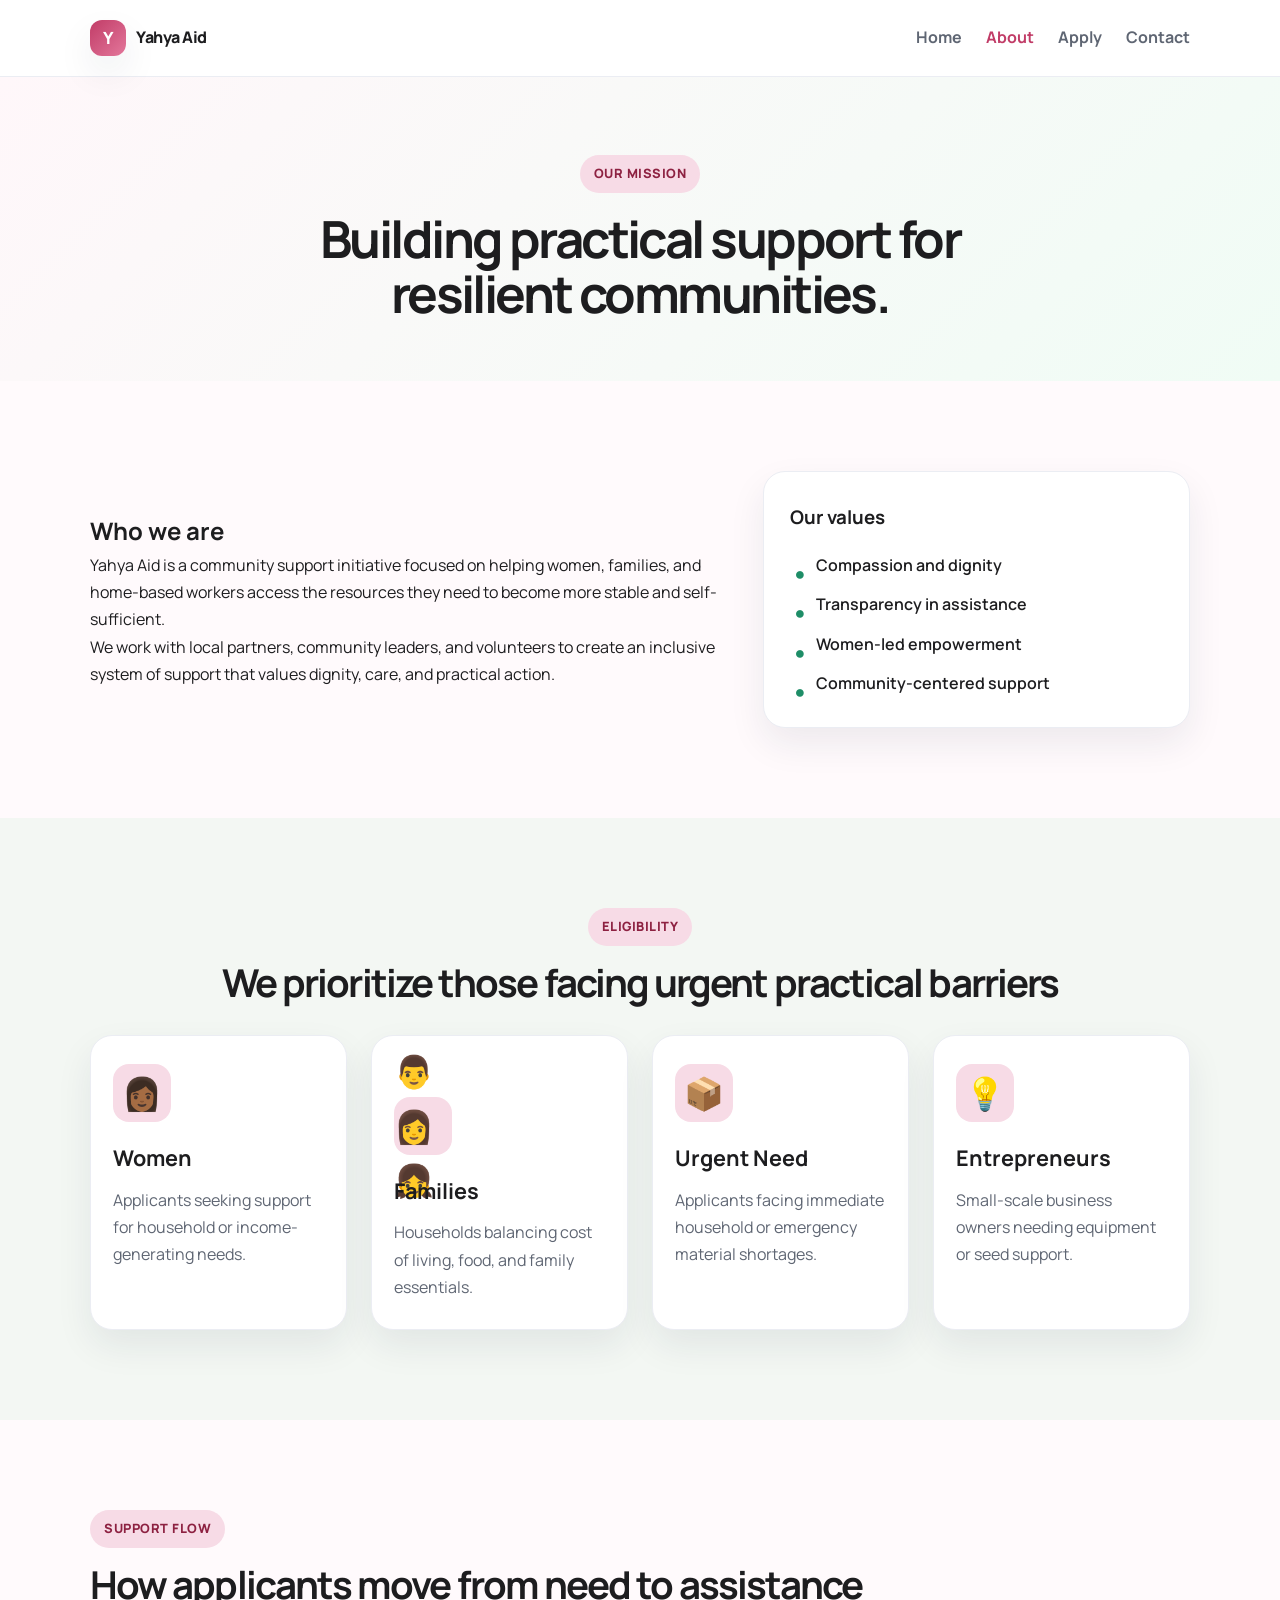
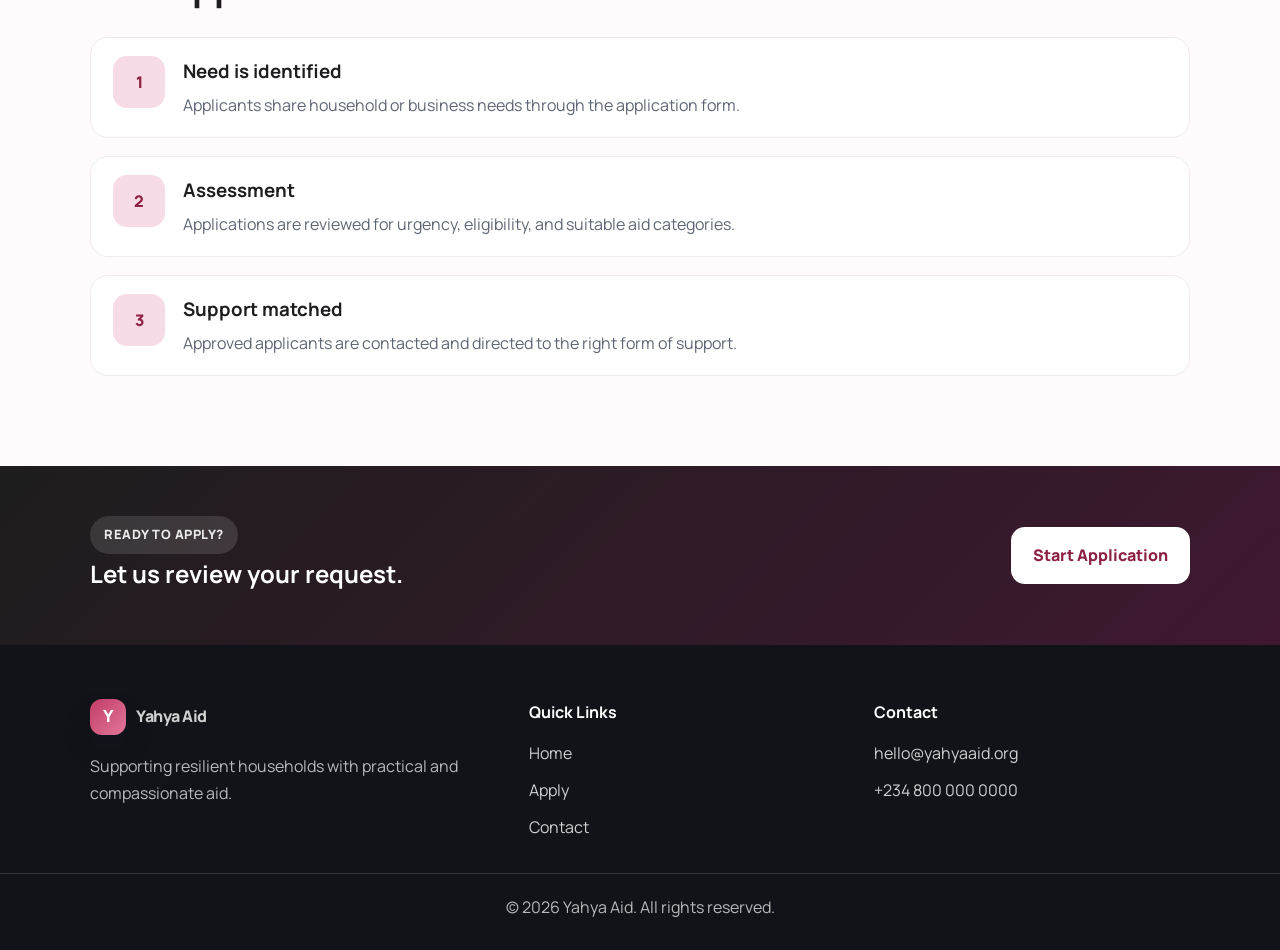
==== about.html @ a0e478ca "Create full multi-page support website with interactive application and contact forms using local st" ====
<!DOCTYPE html>
<html lang="en">
<head>
  <meta charset="UTF-8" />
  <meta name="viewport" content="width=device-width, initial-scale=1.0" />
  <title>About Us | Yahya Aid</title>
  <meta name="description" content="Learn how Yahya Aid supports women, families, and community entrepreneurs with assistance programs." />
  <link rel="preconnect" href="https://fonts.googleapis.com" />
  <link rel="preconnect" href="https://fonts.gstatic.com" crossorigin />
  <link href="https://fonts.googleapis.com/css2?family=Manrope:wght@400;500;600;700;800&display=swap" rel="stylesheet" />
  <link rel="stylesheet" href="assets/styles.css" />
</head>
<body>
  <header class="site-header">
    <div class="container nav-wrap">
      <a class="brand" href="index.html">
        <span class="brand-mark">Y</span>
        <span>Yahya Aid</span>
      </a>

      <button class="menu-toggle" aria-label="Toggle menu" aria-expanded="false">
        <span></span>
        <span></span>
        <span></span>
      </button>

      <nav class="site-nav">
        <a href="index.html">Home</a>
        <a class="active" href="about.html">About</a>
        <a href="apply.html">Apply</a>
        <a href="contact.html">Contact</a>
      </nav>
    </div>
  </header>

  <main>
    <section class="page-hero small-hero">
      <div class="container narrow">
        <span class="eyebrow">Our Mission</span>
        <h1>Building practical support for resilient communities.</h1>
      </div>
    </section>

    <section class="section">
      <div class="container two-col">
        <div>
          <h2>Who we are</h2>
          <p>
            Yahya Aid is a community support initiative focused on helping women, families, and home-based workers
            access the resources they need to become more stable and self-sufficient.
          </p>
          <p>
            We work with local partners, community leaders, and volunteers to create an inclusive system of support
            that values dignity, care, and practical action.
          </p>
        </div>

        <div class="feature-panel">
          <h3>Our values</h3>
          <ul class="check-list">
            <li>Compassion and dignity</li>
            <li>Transparency in assistance</li>
            <li>Women-led empowerment</li>
            <li>Community-centered support</li>
          </ul>
        </div>
      </div>
    </section>

    <section class="section alt-bg">
      <div class="container">
        <div class="section-heading center">
          <span class="eyebrow">Eligibility</span>
          <h2>We prioritize those facing urgent practical barriers</h2>
        </div>

        <div class="card-grid four-col">
          <article class="info-card">
            <div class="icon">👩🏾</div>
            <h3>Women</h3>
            <p>Applicants seeking support for household or income-generating needs.</p>
          </article>

          <article class="info-card">
            <div class="icon">👨👩👧</div>
            <h3>Families</h3>
            <p>Households balancing cost of living, food, and family essentials.</p>
          </article>

          <article class="info-card">
            <div class="icon">📦</div>
            <h3>Urgent Need</h3>
            <p>Applicants facing immediate household or emergency material shortages.</p>
          </article>

          <article class="info-card">
            <div class="icon">💡</div>
            <h3>Entrepreneurs</h3>
            <p>Small-scale business owners needing equipment or seed support.</p>
          </article>
        </div>
      </div>
    </section>

    <section class="section">
      <div class="container">
        <div class="section-heading">
          <span class="eyebrow">Support Flow</span>
          <h2>How applicants move from need to assistance</h2>
        </div>

        <div class="timeline">
          <div class="timeline-item">
            <span>1</span>
            <div>
              <h3>Need is identified</h3>
              <p>Applicants share household or business needs through the application form.</p>
            </div>
          </div>

          <div class="timeline-item">
            <span>2</span>
            <div>
              <h3>Assessment</h3>
              <p>Applications are reviewed for urgency, eligibility, and suitable aid categories.</p>
            </div>
          </div>

          <div class="timeline-item">
            <span>3</span>
            <div>
              <h3>Support matched</h3>
              <p>Approved applicants are contacted and directed to the right form of support.</p>
            </div>
          </div>
        </div>
      </div>
    </section>

    <section class="cta-strip">
      <div class="container cta-inner">
        <div>
          <span class="eyebrow light">Ready to apply?</span>
          <h2>Let us review your request.</h2>
        </div>
        <a class="btn btn-light" href="apply.html">Start Application</a>
      </div>
    </section>
  </main>

  <footer class="site-footer">
    <div class="container footer-grid">
      <div>
        <a class="brand" href="index.html">
          <span class="brand-mark">Y</span>
          <span>Yahya Aid</span>
        </a>
        <p>Supporting resilient households with practical and compassionate aid.</p>
      </div>

      <div>
        <h4>Quick Links</h4>
        <ul>
          <li><a href="index.html">Home</a></li>
          <li><a href="apply.html">Apply</a></li>
          <li><a href="contact.html">Contact</a></li>
        </ul>
      </div>

      <div>
        <h4>Contact</h4>
        <ul>
          <li><a href="mailto:hello@yahyaaid.org">hello@yahyaaid.org</a></li>
          <li><a href="tel:+2348000000000">+234 800 000 0000</a></li>
        </ul>
      </div>
    </div>
    <div class="copyright">© <span id="year"></span> Yahya Aid. All rights reserved.</div>
  </footer>

  <script src="assets/script.js"></script>
</body>
</html>
---- assets/styles.css ----
:root {
  --bg: #fffafc;
  --bg-alt: #f3f7f3;
  --surface: #ffffff;
  --surface-soft: #fff5f8;
  --primary: #c13c67;
  --primary-dark: #8d2141;
  --primary-soft: #f7dbe6;
  --green: #1e8d67;
  --green-soft: #dff5ee;
  --text: #1d1d1f;
  --muted: #5f6673;
  --line: #ebedf3;
  --shadow: 0 16px 36px rgba(25, 33, 61, 0.08);
}

* {
  box-sizing: border-box;
  margin: 0;
  padding: 0;
}

html {
  scroll-behavior: smooth;
}

body {
  font-family: 'Manrope', sans-serif;
  background: var(--bg);
  color: var(--text);
  line-height: 1.7;
}

a {
  color: inherit;
  text-decoration: none;
}

img {
  max-width: 100%;
  display: block;
}

button,
input,
select,
textarea {
  font: inherit;
}

.container {
  width: min(1100px, calc(100% - 32px));
  margin: 0 auto;
}

.section {
  padding: 90px 0;
}

.alt-bg {
  background: var(--bg-alt);
}

.site-header {
  position: sticky;
  top: 0;
  z-index: 100;
  background: rgba(255, 255, 255, 0.9);
  backdrop-filter: blur(10px);
  border-bottom: 1px solid var(--line);
}

.nav-wrap {
  display: flex;
  align-items: center;
  justify-content: space-between;
  min-height: 76px;
}

.brand {
  display: inline-flex;
  align-items: center;
  gap: 10px;
  font-weight: 800;
  letter-spacing: -0.03em;
}

.brand-mark {
  display: inline-flex;
  align-items: center;
  justify-content: center;
  width: 36px;
  height: 36px;
  border-radius: 12px;
  background: linear-gradient(135deg, var(--primary), #e3779b);
  color: white;
  font-size: 1.05rem;
  box-shadow: var(--shadow);
}

.site-nav {
  display: flex;
  align-items: center;
  gap: 24px;
}

.site-nav a {
  color: var(--muted);
  font-weight: 700;
  transition: color 0.2s ease;
}

.site-nav a:hover,
.site-nav a.active {
  color: var(--primary);
}

.menu-toggle {
  display: none;
  width: 44px;
  height: 44px;
  padding: 9px 8px;
  background: transparent;
  border: 1px solid var(--line);
  border-radius: 10px;
  cursor: pointer;
}

.menu-toggle span {
  display: block;
  width: 100%;
  height: 3px;
  border-radius: 10px;
  background: var(--text);
  margin: 5px 0;
}

.hero {
  background: linear-gradient(135deg, #fff9fb 0%, #fff0f5 45%, #f6fbf8 100%);
  padding: 90px 0 70px;
}

.hero-grid {
  display: grid;
  grid-template-columns: 1.2fr 0.8fr;
  gap: 48px;
  align-items: center;
}

.eyebrow {
  display: inline-block;
  padding: 8px 14px;
  border-radius: 999px;
  background: var(--primary-soft);
  color: var(--primary-dark);
  font-size: 0.8rem;
  font-weight: 800;
  letter-spacing: 0.04em;
  text-transform: uppercase;
}

.eyebrow.light {
  background: rgba(255,255,255,0.12);
  color: rgba(255,255,255,0.9);
}

.hero-copy h1,
.page-hero h1,
.section-heading h2,
.split-panel h2,
.form-copy h2 {
  letter-spacing: -0.05em;
  line-height: 1.08;
}

.hero-copy h1 {
  font-size: clamp(2.4rem, 4vw, 4rem);
  margin: 18px 0 18px;
}

.hero-copy p {
  max-width: 620px;
  color: var(--muted);
  font-size: 1.08rem;
}

.hero-actions {
  display: flex;
  flex-wrap: wrap;
  gap: 16px;
  margin: 28px 0 24px;
}

.btn {
  display: inline-flex;
  align-items: center;
  justify-content: center;
  border: none;
  border-radius: 14px;
  padding: 15px 22px;
  font-weight: 800;
  cursor: pointer;
  transition: transform 0.2s ease, box-shadow 0.2s ease;
}

.btn:hover {
  transform: translateY(-2px);
}

.btn-primary {
  background: linear-gradient(135deg, var(--primary), #d2608a);
  box-shadow: 0 12px 25px rgba(193, 60, 103, 0.28);
  color: white;
}

.btn-secondary {
  background: transparent;
  border: 1px solid var(--line);
  color: var(--text);
}

.btn-light {
  background: white;
  color: var(--primary-dark);
}

.trust-list {
  display: flex;
  flex-wrap: wrap;
  gap: 20px;
  list-style: none;
  color: var(--muted);
  font-weight: 700;
}

.trust-list li::before {
  content: '✓';
  color: var(--green);
  margin-right: 8px;
}

.hero-card {
  background: var(--surface);
  border: 1px solid var(--line);
  border-radius: 24px;
  box-shadow: var(--shadow);
  padding: 28px;
}

.stat-badge {
  display: inline-flex;
  background: var(--green-soft);
  color: var(--green);
  padding: 8px 12px;
  border-radius: 999px;
  font-size: 0.75rem;
  font-weight: 800;
  text-transform: uppercase;
  letter-spacing: 0.04em;
}

.hero-card h2 {
  margin: 18px 0 22px;
  font-size: clamp(1.7rem, 3vw, 2.4rem);
}

.mini-metrics {
  display: grid;
  grid-template-columns: repeat(3, minmax(0, 1fr));
  gap: 18px;
}

.mini-metrics div {
  background: var(--surface-soft);
  border: 1px solid var(--line);
  border-radius: 16px;
  padding: 18px 14px;
}

.mini-metrics strong {
  display: block;
  font-size: 1.35rem;
  margin-bottom: 6px;
}

.mini-metrics span {
  color: var(--muted);
  font-size: 0.8rem;
}

.support-box {
  background: linear-gradient(135deg, var(--primary-soft), #fff);
  border: 1px solid var(--line);
  border-radius: 18px;
  padding: 18px;
  margin-top: 24px;
}

.support-box small {
  display: block;
  color: var(--muted);
  font-weight: 800;
  text-transform: uppercase;
  letter-spacing: 0.05em;
}

.support-box p {
  margin-top: 8px;
  font-weight: 600;
}

.section-heading {
  margin-bottom: 32px;
}

.section-heading.center {
  text-align: center;
}

.section-heading h2 {
  font-size: clamp(2rem, 3vw, 2.8rem);
  margin-top: 16px;
}

.card-grid {
  display: grid;
  gap: 24px;
}

.three-col {
  grid-template-columns: repeat(3, minmax(0, 1fr));
}

.four-col {
  grid-template-columns: repeat(4, minmax(0, 1fr));
}

.info-card,
.step-card,
.quote-card,
.feature-panel,
.contact-panel,
.application-form {
  background: var(--surface);
  border: 1px solid var(--line);
  border-radius: 22px;
  box-shadow: var(--shadow);
}

.info-card {
  padding: 28px 22px;
}

.icon {
  width: 58px;
  height: 58px;
  display: inline-flex;
  align-items: center;
  justify-content: center;
  background: var(--primary-soft);
  border-radius: 16px;
  font-size: 2rem;
  margin-bottom: 18px;
}

.info-card h3 {
  margin-bottom: 10px;
  font-size: 1.35rem;
}

.info-card p,
.step-card p,
.timeline-item p,
.form-copy p,
.contact-panel p,
.quote-card {
  color: var(--muted);
}

.steps-grid {
  display: grid;
  grid-template-columns: repeat(3, minmax(0, 1fr));
  gap: 22px;
}

.step-card {
  padding: 30px 24px;
}

.step-num {
  display: inline-flex;
  width: 44px;
  height: 44px;
  border-radius: 12px;
  align-items: center;
  justify-content: center;
  background: var(--green-soft);
  color: var(--green);
  font-weight: 800;
  margin-bottom: 16px;
}

.step-card h3 {
  margin-bottom: 10px;
}

.split-panel {
  display: grid;
  grid-template-columns: 1fr 1fr;
  gap: 38px;
  align-items: center;
  padding: 28px 0;
}

.check-list {
  list-style: none;
  display: grid;
  gap: 12px;
  color: var(--text);
  font-weight: 600;
}

.check-list li {
  position: relative;
  padding-left: 26px;
}

.check-list li::before {
  content: '•';
  position: absolute;
  left: 0;
  top: -3px;
  color: var(--green);
  font-size: 1.8rem;
}

.testimonial-grid {
  display: grid;
  grid-template-columns: repeat(2, minmax(0, 1fr));
  gap: 24px;
}

.quote-card {
  padding: 28px;
  font-size: 1.08rem;
  line-height: 1.9;
}

.quote-card footer {
  margin-top: 18px;
  font-weight: 800;
  color: var(--text);
}

.cta-strip {
  background: linear-gradient(135deg, #1d1d1d, #3f1830);
  color: white;
  padding: 50px 0;
}

.cta-inner {
  display: flex;
  align-items: center;
  justify-content: space-between;
  gap: 24px;
}

.site-footer {
  background: #111318;
  color: rgba(255,255,255,0.8);
  padding-top: 54px;
}

.footer-grid {
  display: grid;
  grid-template-columns: 1.3fr 1fr 1fr;
  gap: 28px;
}

.footer-grid h4 {
  color: white;
  margin-bottom: 14px;
}

.footer-grid ul {
  list-style: none;
  display: grid;
  gap: 10px;
}

.footer-grid p {
  margin-top: 18px;
  color: rgba(255,255,255,0.7);
}

.copyright {
  border-top: 1px solid rgba(255,255,255,0.12);
  margin-top: 32px;
  padding: 20px 0 28px;
  text-align: center;
  color: rgba(255,255,255,0.7);
}

.page-hero {
  background: linear-gradient(135deg, #fff7fa, #f0fcf5);
  padding: 78px 0 60px;
}

.small-hero {
  text-align: center;
}

.narrow {
  max-width: 780px;
}

.page-hero h1 {
  font-size: clamp(2.1rem, 4vw, 3.6rem);
  margin-top: 18px;
}

.two-col {
  display: grid;
  grid-template-columns: 1.2fr 0.8fr;
  gap: 32px;
  align-items: center;
}

.feature-panel {
  padding: 30px 26px;
}

.feature-panel h3 {
  margin-bottom: 18px;
}

.timeline {
  display: grid;
  gap: 18px;
}

.timeline-item {
  display: grid;
  grid-template-columns: 52px 1fr;
  gap: 18px;
  align-items: start;
  background: var(--surface);
  border: 1px solid var(--line);
  border-radius: 18px;
  padding: 18px 22px;
}

.timeline-item span {
  display: inline-flex;
  width: 52px;
  height: 52px;
  align-items: center;
  justify-content: center;
  border-radius: 14px;
  background: var(--primary-soft);
  color: var(--primary-dark);
  font-weight: 800;
}

.timeline-item h3 {
  margin-bottom: 4px;
}

.form-layout,
.contact-layout {
  display: grid;
  grid-template-columns: 0.9fr 1.1fr;
  gap: 28px;
  align-items: start;
}

.form-copy {
  padding-right: 10px;
}

.form-copy h2 {
  font-size: clamp(2rem, 3vw, 2.5rem);
  margin-bottom: 16px;
}

.application-form {
  padding: 28px;
}

.field-row {
  display: grid;
  gap: 18px;
}

.two-col-fields {
  grid-template-columns: repeat(2, minmax(0, 1fr));
}

.field {
  display: grid;
  gap: 8px;
  margin-bottom: 18px;
}

label {
  font-weight: 700;
}

input,
select,
textarea {
  width: 100%;
  border: 1px solid var(--line);
  border-radius: 12px;
  background: #fff;
  padding: 14px 16px;
  color: var(--text);
  transition: border-color 0.2s ease, box-shadow 0.2s ease;
}

input:focus,
select:focus,
textarea:focus {
  outline: none;
  border-color: rgba(193, 60, 103, 0.5);
  box-shadow: 0 0 0 4px rgba(193, 60, 103, 0.08);
}

textarea {
  resize: vertical;
  min-height: 120px;
}

.checkbox-wrap {
  display: flex;
  align-items: flex-start;
  gap: 10px;
  margin: 12px 0 20px;
}

.checkbox-wrap input {
  width: 20px;
  height: 20px;
  margin-top: 4px;
}

.checkbox-wrap label {
  font-size: 0.96rem;
  color: var(--muted);
  font-weight: 600;
}

.submit-btn {
  width: 100%;
}

.form-status {
  min-height: 24px;
  margin-top: 14px;
  font-weight: 700;
  color: var(--green);
}

.contact-panel {
  padding: 28px;
}

.contact-panel h2 {
  margin-bottom: 18px;
  font-size: clamp(1.8rem, 3vw, 2.3rem);
}

.contact-list {
  list-style: none;
  display: grid;
  gap: 18px;
  color: var(--muted);
}

.contact-list a {
  color: var(--primary-dark);
  font-weight: 700;
}

@media (max-width: 900px) {
  .hero-grid,
  .split-panel,
  .two-col,
  .form-layout,
  .contact-layout,
  .three-col,
  .four-col,
  .steps-grid,
  .testimonial-grid,
  .footer-grid {
    grid-template-columns: 1fr;
  }

  .site-nav {
    position: absolute;
    left: 16px;
    right: 16px;
    top: 76px;
    display: none;
    flex-direction: column;
    align-items: flex-start;
    background: white;
    border: 1px solid var(--line);
    border-radius: 18px;
    padding: 18px;
    box-shadow: var(--shadow);
  }

  .site-nav.open {
    display: flex;
  }

  .menu-toggle {
    display: inline-block;
  }

  .nav-wrap {
    position: relative;
  }

  .cta-inner {
    flex-direction: column;
    align-items: flex-start;
  }
}

@media (max-width: 560px) {
  .hero {
    padding-top: 72px;
  }

  .two-col-fields {
    grid-template-columns: 1fr;
  }

  .mini-metrics {
    grid-template-columns: 1fr;
  }

  .hero-card,
  .application-form,
  .contact-panel,
  .info-card,
  .step-card {
    padding-left: 18px;
    padding-right: 18px;
  }
}
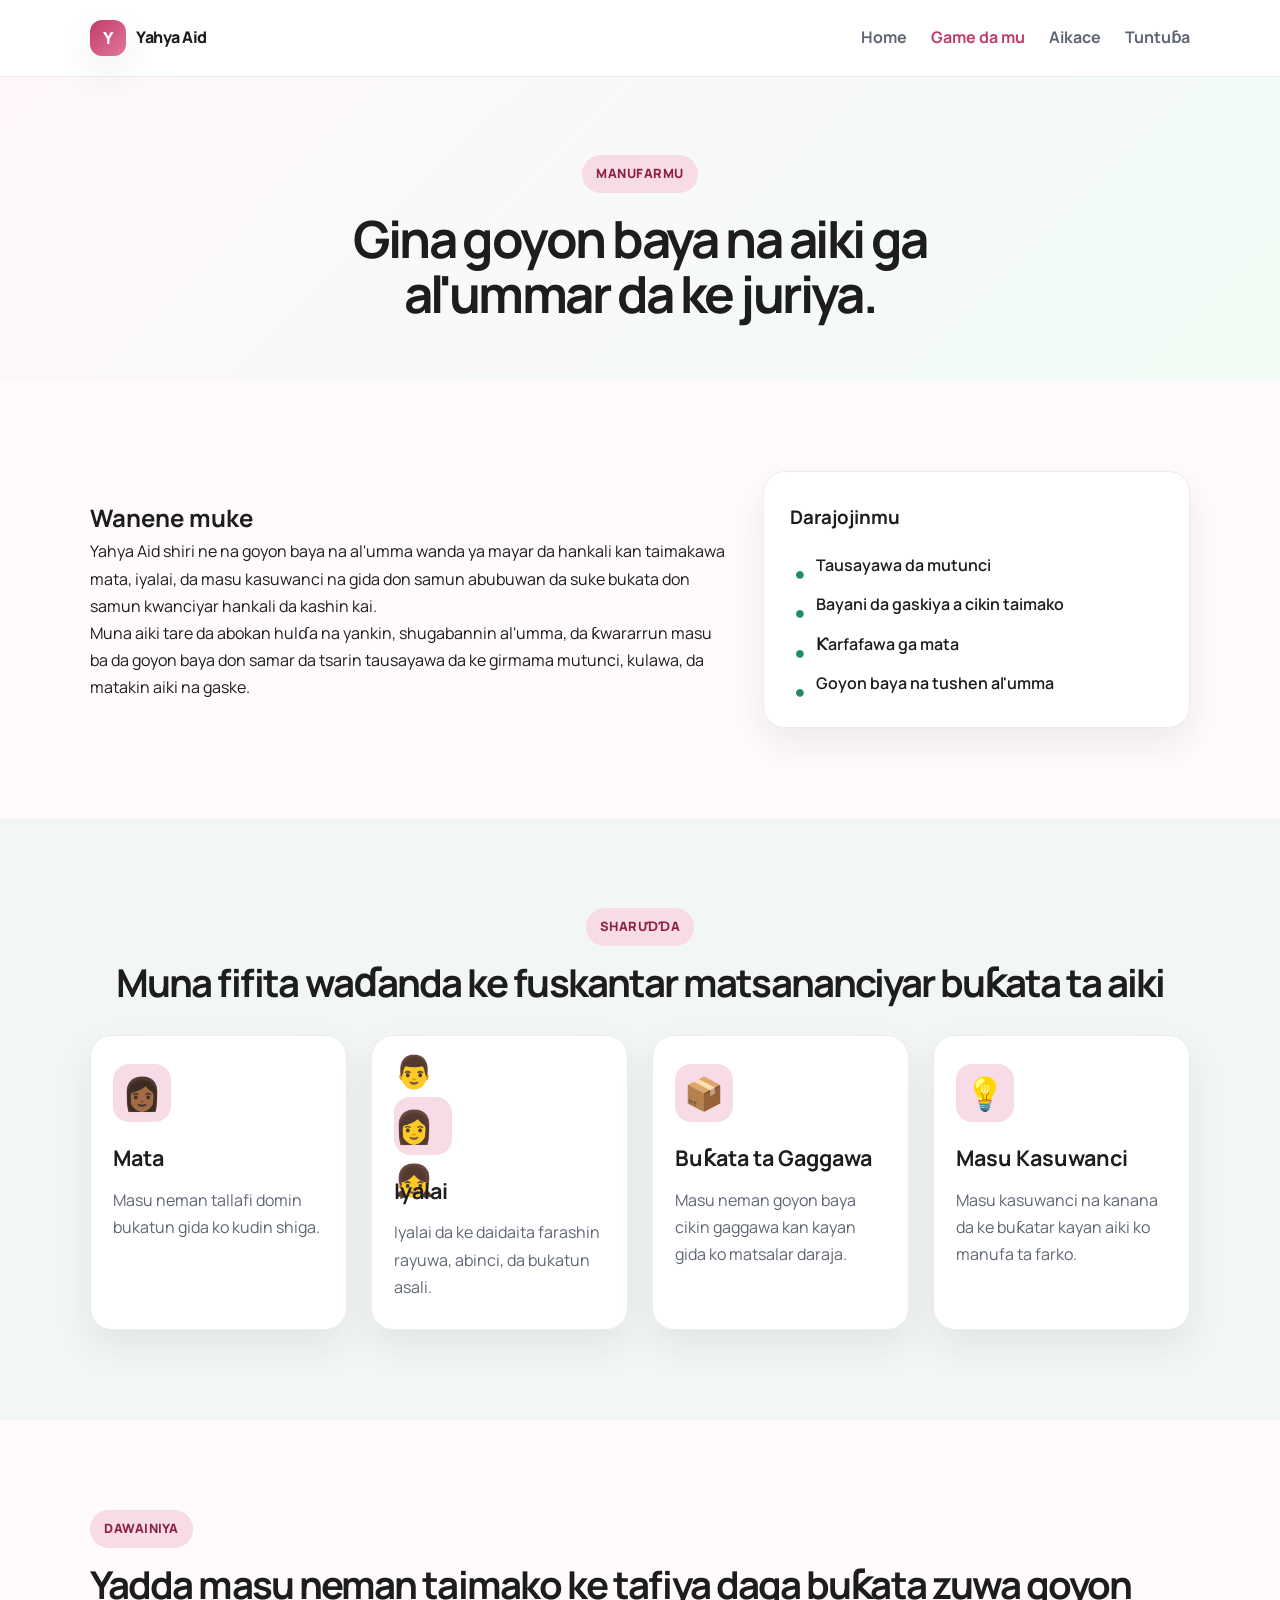
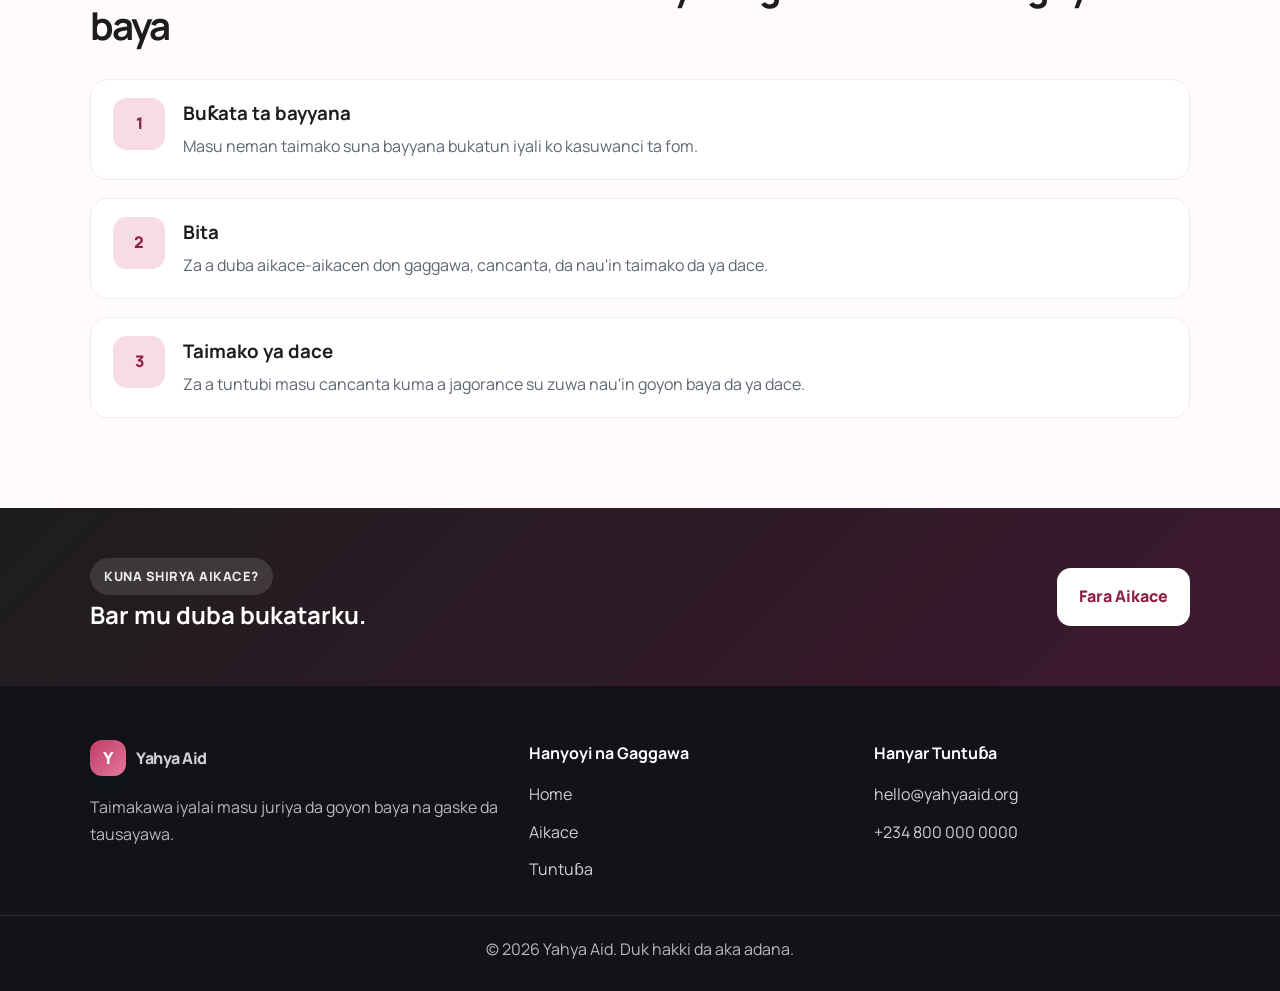
==== commit f827acf0: "Translate the multi-page support website content to Hausa-only language and update form success mess" ====
--- a/about.html
+++ b/about.html
@@ -1,10 +1,10 @@
 <!DOCTYPE html>
-<html lang="en">
+<html lang="ha">
 <head>
   <meta charset="UTF-8" />
   <meta name="viewport" content="width=device-width, initial-scale=1.0" />
-  <title>About Us | Yahya Aid</title>
-  <meta name="description" content="Learn how Yahya Aid supports women, families, and community entrepreneurs with assistance programs." />
+  <title>Game da Mu | Yahya Aid</title>
+  <meta name="description" content="Koyi yadda Yahya Aid ke taimakawa mata, iyalai, da masu kasuwanci na gida da shirye-shirye na agaji." />
   <link rel="preconnect" href="https://fonts.googleapis.com" />
   <link rel="preconnect" href="https://fonts.gstatic.com" crossorigin />
   <link href="https://fonts.googleapis.com/css2?family=Manrope:wght@400;500;600;700;800&display=swap" rel="stylesheet" />
@@ -18,7 +18,7 @@
         <span>Yahya Aid</span>
       </a>
 
-      <button class="menu-toggle" aria-label="Toggle menu" aria-expanded="false">
+      <button class="menu-toggle" aria-label="Buɗe menu" aria-expanded="false">
         <span></span>
         <span></span>
         <span></span>
@@ -26,9 +26,9 @@
 
       <nav class="site-nav">
         <a href="index.html">Home</a>
-        <a class="active" href="about.html">About</a>
-        <a href="apply.html">Apply</a>
-        <a href="contact.html">Contact</a>
+        <a class="active" href="about.html">Game da mu</a>
+        <a href="apply.html">Aikace</a>
+        <a href="contact.html">Tuntuɓa</a>
       </nav>
     </div>
   </header>
@@ -36,32 +36,32 @@
   <main>
     <section class="page-hero small-hero">
       <div class="container narrow">
-        <span class="eyebrow">Our Mission</span>
-        <h1>Building practical support for resilient communities.</h1>
+        <span class="eyebrow">Manufarmu</span>
+        <h1>Gina goyon baya na aiki ga al'ummar da ke juriya.</h1>
       </div>
     </section>
 
     <section class="section">
       <div class="container two-col">
         <div>
-          <h2>Who we are</h2>
+          <h2>Wanene muke</h2>
           <p>
-            Yahya Aid is a community support initiative focused on helping women, families, and home-based workers
-            access the resources they need to become more stable and self-sufficient.
+            Yahya Aid shiri ne na goyon baya na al'umma wanda ya mayar da hankali kan taimakawa mata,
+            iyalai, da masu kasuwanci na gida don samun abubuwan da suke bukata don samun kwanciyar hankali da kashin kai.
           </p>
           <p>
-            We work with local partners, community leaders, and volunteers to create an inclusive system of support
-            that values dignity, care, and practical action.
+            Muna aiki tare da abokan hulɗa na yankin, shugabannin al'umma, da ƙwararrun masu ba da goyon baya
+            don samar da tsarin tausayawa da ke girmama mutunci, kulawa, da matakin aiki na gaske.
           </p>
         </div>
 
         <div class="feature-panel">
-          <h3>Our values</h3>
+          <h3>Darajojinmu</h3>
           <ul class="check-list">
-            <li>Compassion and dignity</li>
-            <li>Transparency in assistance</li>
-            <li>Women-led empowerment</li>
-            <li>Community-centered support</li>
+            <li>Tausayawa da mutunci</li>
+            <li>Bayani da gaskiya a cikin taimako</li>
+            <li>Ƙarfafawa ga mata</li>
+            <li>Goyon baya na tushen al'umma</li>
           </ul>
         </div>
       </div>
@@ -70,33 +70,33 @@
     <section class="section alt-bg">
       <div class="container">
         <div class="section-heading center">
-          <span class="eyebrow">Eligibility</span>
-          <h2>We prioritize those facing urgent practical barriers</h2>
+          <span class="eyebrow">Sharuɗɗa</span>
+          <h2>Muna fifita waɗanda ke fuskantar matsananciyar buƙata ta aiki</h2>
         </div>
 
         <div class="card-grid four-col">
           <article class="info-card">
             <div class="icon">👩🏾</div>
-            <h3>Women</h3>
-            <p>Applicants seeking support for household or income-generating needs.</p>
+            <h3>Mata</h3>
+            <p>Masu neman tallafi domin bukatun gida ko kudin shiga.</p>
           </article>
 
           <article class="info-card">
             <div class="icon">👨👩👧</div>
-            <h3>Families</h3>
-            <p>Households balancing cost of living, food, and family essentials.</p>
+            <h3>Iyalai</h3>
+            <p>Iyalai da ke daidaita farashin rayuwa, abinci, da bukatun asali.</p>
           </article>
 
           <article class="info-card">
             <div class="icon">📦</div>
-            <h3>Urgent Need</h3>
-            <p>Applicants facing immediate household or emergency material shortages.</p>
+            <h3>Buƙata ta Gaggawa</h3>
+            <p>Masu neman goyon baya cikin gaggawa kan kayan gida ko matsalar daraja.</p>
           </article>
 
           <article class="info-card">
             <div class="icon">💡</div>
-            <h3>Entrepreneurs</h3>
-            <p>Small-scale business owners needing equipment or seed support.</p>
+            <h3>Masu Kasuwanci</h3>
+            <p>Masu kasuwanci na kanana da ke buƙatar kayan aiki ko manufa ta farko.</p>
           </article>
         </div>
       </div>
@@ -105,32 +105,32 @@
     <section class="section">
       <div class="container">
         <div class="section-heading">
-          <span class="eyebrow">Support Flow</span>
-          <h2>How applicants move from need to assistance</h2>
+          <span class="eyebrow">Dawainiya</span>
+          <h2>Yadda masu neman taimako ke tafiya daga buƙata zuwa goyon baya</h2>
         </div>
 
         <div class="timeline">
           <div class="timeline-item">
             <span>1</span>
             <div>
-              <h3>Need is identified</h3>
-              <p>Applicants share household or business needs through the application form.</p>
+              <h3>Buƙata ta bayyana</h3>
+              <p>Masu neman taimako suna bayyana bukatun iyali ko kasuwanci ta fom.</p>
             </div>
           </div>
 
           <div class="timeline-item">
             <span>2</span>
             <div>
-              <h3>Assessment</h3>
-              <p>Applications are reviewed for urgency, eligibility, and suitable aid categories.</p>
+              <h3>Bita</h3>
+              <p>Za a duba aikace-aikacen don gaggawa, cancanta, da nau'in taimako da ya dace.</p>
             </div>
           </div>
 
           <div class="timeline-item">
             <span>3</span>
             <div>
-              <h3>Support matched</h3>
-              <p>Approved applicants are contacted and directed to the right form of support.</p>
+              <h3>Taimako ya dace</h3>
+              <p>Za a tuntubi masu cancanta kuma a jagorance su zuwa nau'in goyon baya da ya dace.</p>
             </div>
           </div>
         </div>
@@ -140,10 +140,10 @@
     <section class="cta-strip">
       <div class="container cta-inner">
         <div>
-          <span class="eyebrow light">Ready to apply?</span>
-          <h2>Let us review your request.</h2>
+          <span class="eyebrow light">Kuna shirya aikace?</span>
+          <h2>Bar mu duba bukatarku.</h2>
         </div>
-        <a class="btn btn-light" href="apply.html">Start Application</a>
+        <a class="btn btn-light" href="apply.html">Fara Aikace</a>
       </div>
     </section>
   </main>
@@ -155,27 +155,27 @@
           <span class="brand-mark">Y</span>
           <span>Yahya Aid</span>
         </a>
-        <p>Supporting resilient households with practical and compassionate aid.</p>
+        <p>Taimakawa iyalai masu juriya da goyon baya na gaske da tausayawa.</p>
       </div>
 
       <div>
-        <h4>Quick Links</h4>
+        <h4>Hanyoyi na Gaggawa</h4>
         <ul>
           <li><a href="index.html">Home</a></li>
-          <li><a href="apply.html">Apply</a></li>
-          <li><a href="contact.html">Contact</a></li>
+          <li><a href="apply.html">Aikace</a></li>
+          <li><a href="contact.html">Tuntuɓa</a></li>
         </ul>
       </div>
 
       <div>
-        <h4>Contact</h4>
+        <h4>Hanyar Tuntuɓa</h4>
         <ul>
           <li><a href="mailto:hello@yahyaaid.org">hello@yahyaaid.org</a></li>
           <li><a href="tel:+2348000000000">+234 800 000 0000</a></li>
         </ul>
       </div>
     </div>
-    <div class="copyright">© <span id="year"></span> Yahya Aid. All rights reserved.</div>
+    <div class="copyright">© <span id="year"></span> Yahya Aid. Duk hakki da aka adana.</div>
   </footer>
 
   <script src="assets/script.js"></script>
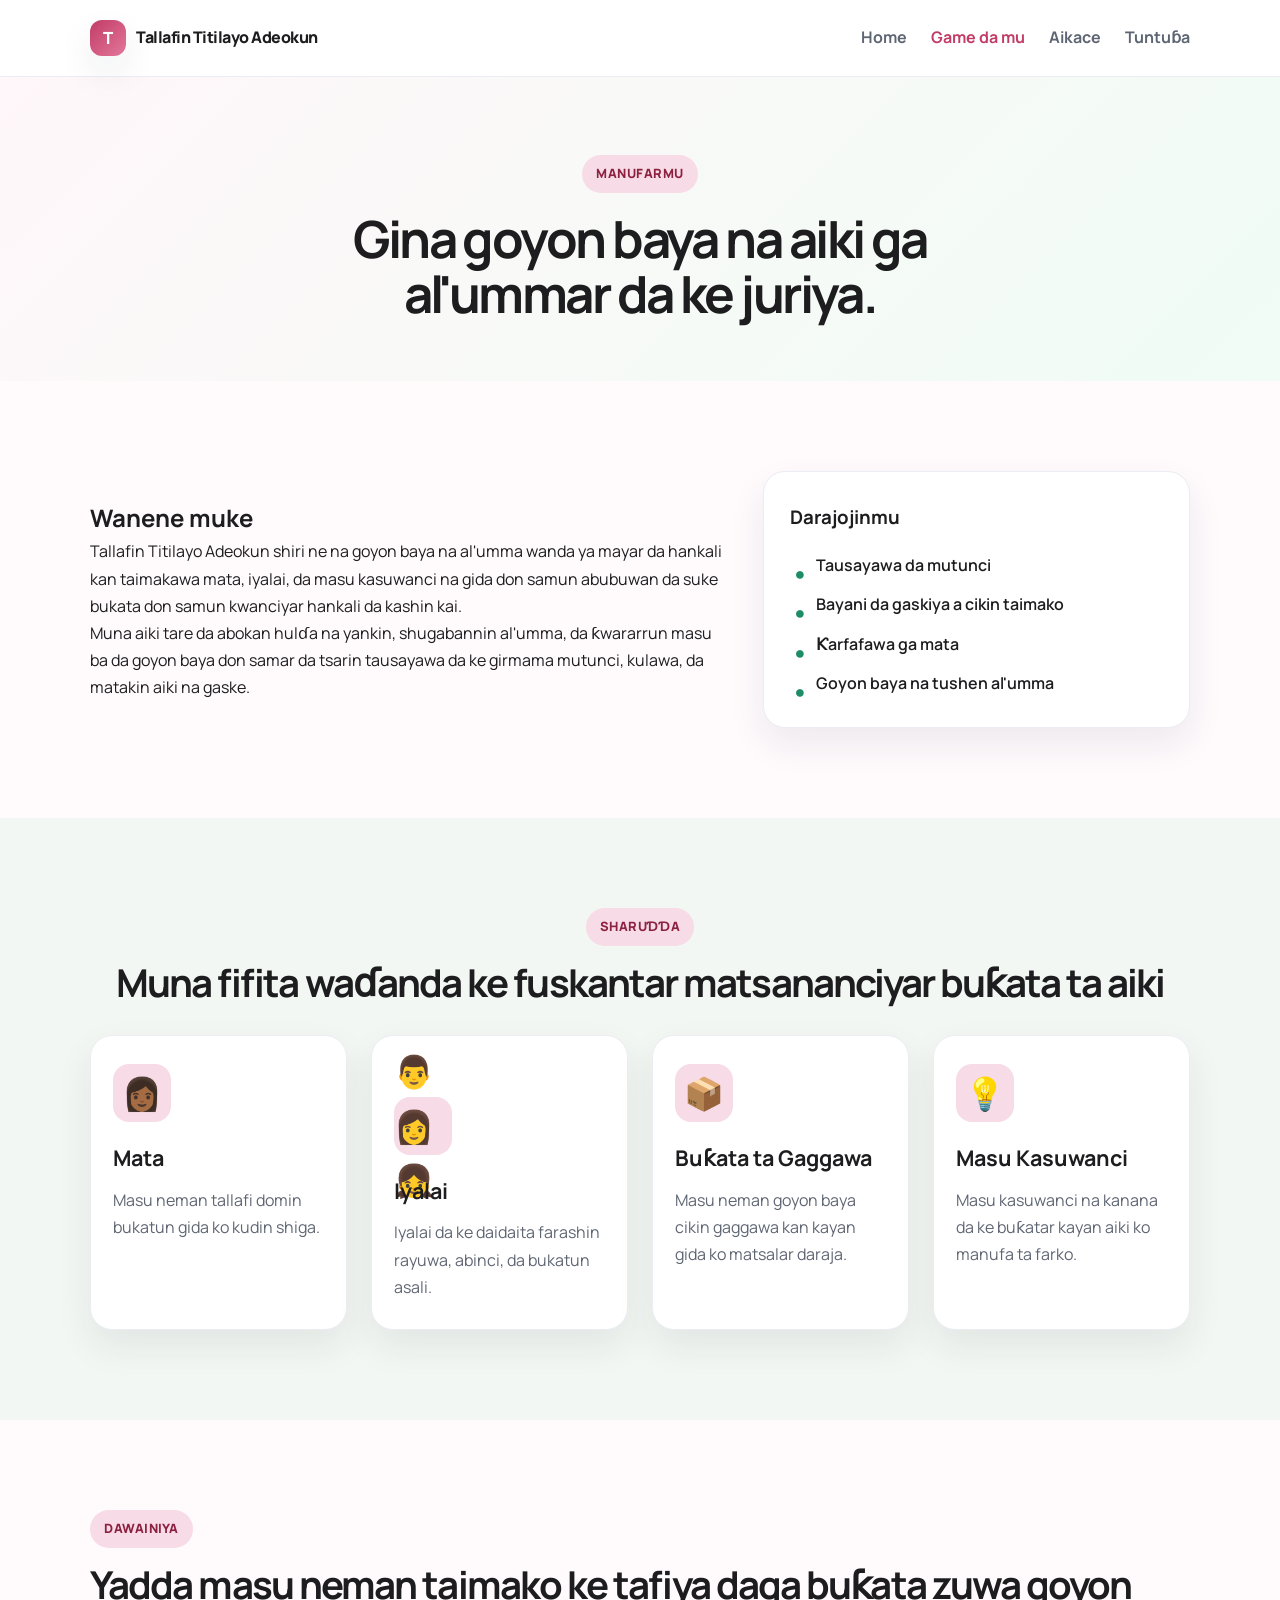
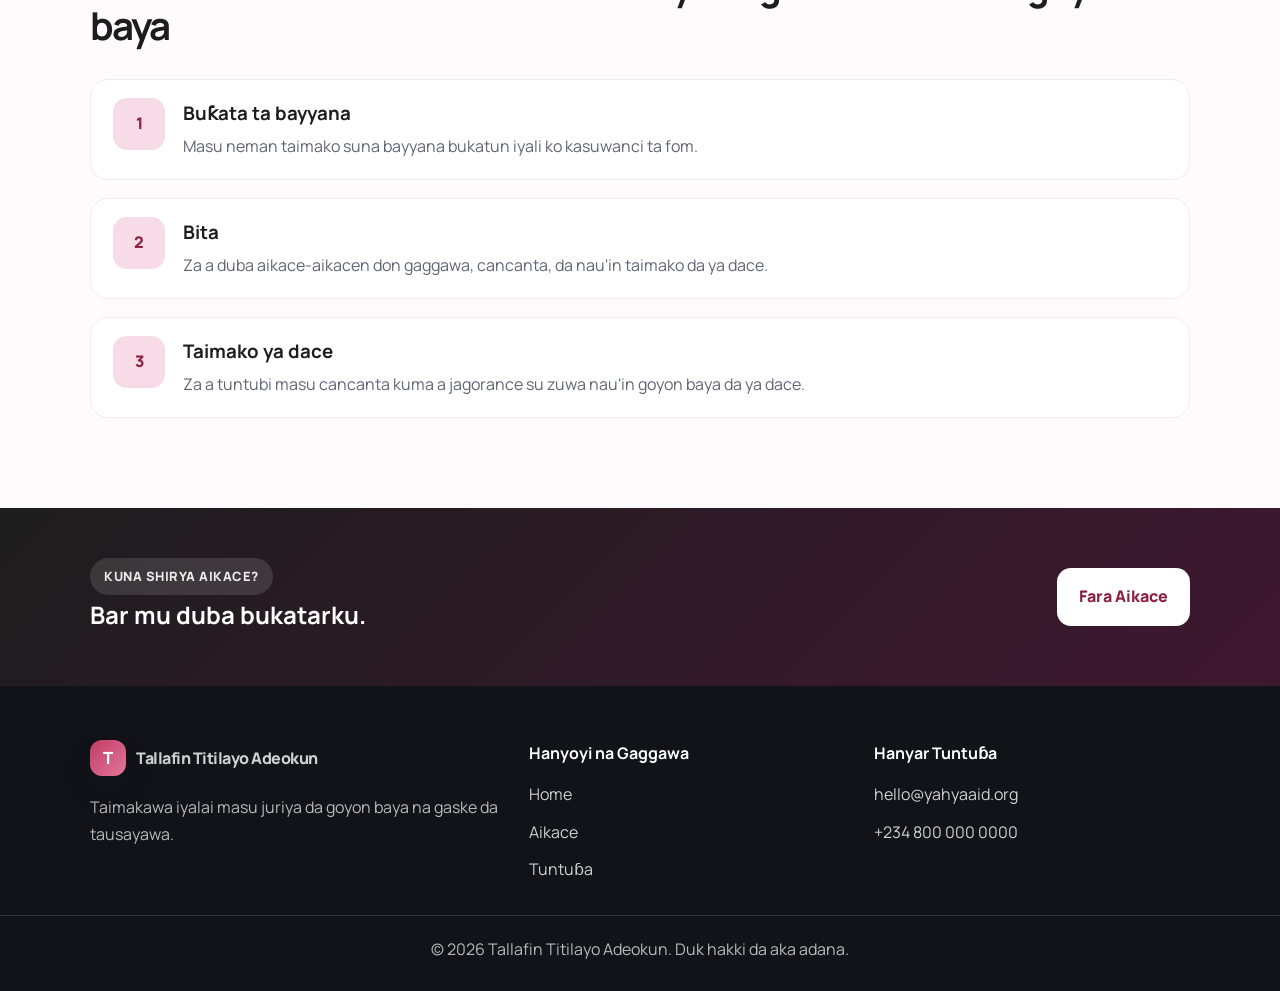
==== commit d0d02936: "Rename the site and support program to 'Tallafin Titilayo Adeokun' across all pages." ====
--- a/about.html
+++ b/about.html
@@ -3,8 +3,8 @@
 <head>
   <meta charset="UTF-8" />
   <meta name="viewport" content="width=device-width, initial-scale=1.0" />
-  <title>Game da Mu | Yahya Aid</title>
-  <meta name="description" content="Koyi yadda Yahya Aid ke taimakawa mata, iyalai, da masu kasuwanci na gida da shirye-shirye na agaji." />
+  <title>Game da Mu | Tallafin Titilayo Adeokun</title>
+  <meta name="description" content="Koyi yadda Tallafin Titilayo Adeokun ke taimakawa mata, iyalai, da masu kasuwanci na gida da shirye-shirye na agaji." />
   <link rel="preconnect" href="https://fonts.googleapis.com" />
   <link rel="preconnect" href="https://fonts.gstatic.com" crossorigin />
   <link href="https://fonts.googleapis.com/css2?family=Manrope:wght@400;500;600;700;800&display=swap" rel="stylesheet" />
@@ -14,8 +14,8 @@
   <header class="site-header">
     <div class="container nav-wrap">
       <a class="brand" href="index.html">
-        <span class="brand-mark">Y</span>
-        <span>Yahya Aid</span>
+        <span class="brand-mark">T</span>
+        <span>Tallafin Titilayo Adeokun</span>
       </a>
 
       <button class="menu-toggle" aria-label="Buɗe menu" aria-expanded="false">
@@ -46,7 +46,7 @@
         <div>
           <h2>Wanene muke</h2>
           <p>
-            Yahya Aid shiri ne na goyon baya na al'umma wanda ya mayar da hankali kan taimakawa mata,
+            Tallafin Titilayo Adeokun shiri ne na goyon baya na al'umma wanda ya mayar da hankali kan taimakawa mata,
             iyalai, da masu kasuwanci na gida don samun abubuwan da suke bukata don samun kwanciyar hankali da kashin kai.
           </p>
           <p>
@@ -152,8 +152,8 @@
     <div class="container footer-grid">
       <div>
         <a class="brand" href="index.html">
-          <span class="brand-mark">Y</span>
-          <span>Yahya Aid</span>
+          <span class="brand-mark">T</span>
+          <span>Tallafin Titilayo Adeokun</span>
         </a>
         <p>Taimakawa iyalai masu juriya da goyon baya na gaske da tausayawa.</p>
       </div>
@@ -175,7 +175,7 @@
         </ul>
       </div>
     </div>
-    <div class="copyright">© <span id="year"></span> Yahya Aid. Duk hakki da aka adana.</div>
+    <div class="copyright">© <span id="year"></span> Tallafin Titilayo Adeokun. Duk hakki da aka adana.</div>
   </footer>
 
   <script src="assets/script.js"></script>
